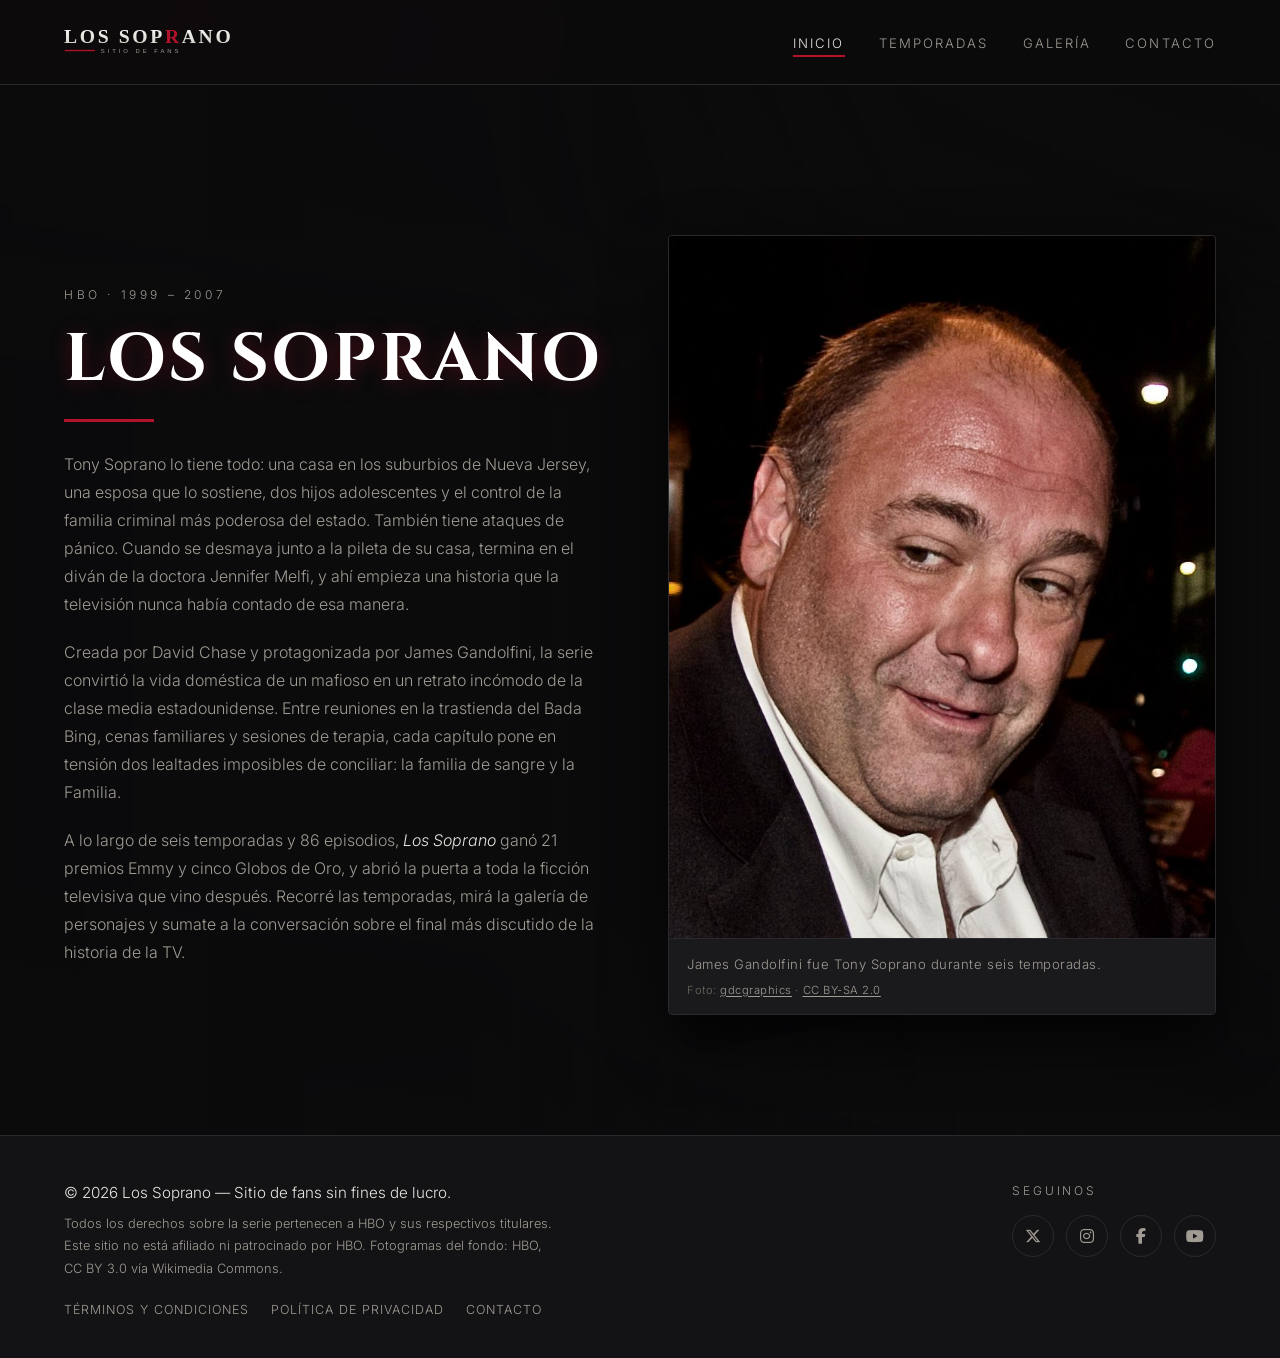
==== index.html @ 84797d63 "Sitio de fans de Los Soprano Sitio de cuatro páginas maquetado con Flexbox, responsive y con estilo " ====
<!DOCTYPE html>
<html lang="es">
<head>
  <meta charset="UTF-8">
  <meta name="viewport" content="width=device-width, initial-scale=1.0">
  <title>Los Soprano | Sitio oficial de fans</title>
  <meta name="description" content="Sitio dedicado a Los Soprano: temporadas, galería y contacto. Todo sobre la serie que cambió la televisión.">

  <!-- Font Awesome -->
  <link rel="stylesheet" href="https://cdnjs.cloudflare.com/ajax/libs/font-awesome/6.5.2/css/all.min.css">
  <!-- Tipografías -->
  <link rel="preconnect" href="https://fonts.googleapis.com">
  <link rel="preconnect" href="https://fonts.gstatic.com" crossorigin>
  <link href="https://fonts.googleapis.com/css2?family=Cinzel:wght@500;700&family=Inter:wght@300;400;600&display=swap" rel="stylesheet">
  <!-- Estilos principales -->
  <link rel="stylesheet" href="css/estilos.css">
  <link rel="icon" href="img/favicon.svg" type="image/svg+xml">
</head>
<body>

  <!-- ===== CABECERA ===== -->
  <header class="cabecera" id="cabecera">
    <div class="contenedor cabecera__inner">

      <a class="logo" href="index.html" aria-label="Los Soprano - Inicio">
        <img src="img/logo.svg" alt="Logo de Los Soprano">
      </a>

      <button class="menu-toggle" id="menuToggle" aria-label="Abrir menú" aria-expanded="false" aria-controls="menu">
        <span></span><span></span><span></span>
      </button>

      <nav class="nav" id="menu">
        <ul class="nav__lista">
          <li><a class="nav__link nav__link--activo" href="index.html">Inicio</a></li>
          <li><a class="nav__link" href="temporadas.html">Temporadas</a></li>
          <li><a class="nav__link" href="galeria.html">Galería</a></li>
          <li><a class="nav__link" href="contacto.html">Contacto</a></li>
        </ul>
      </nav>

    </div>
  </header>

  <!-- ===== CONTENIDO PRINCIPAL ===== -->
  <main class="principal principal--inicio">

    <!-- Montaje de fondo: fotogramas que se van cortando entre sí (solo CSS) -->
    <div class="montaje" aria-hidden="true">
      <img class="montaje__foto" src="img/montaje/f1-army-of-one.jpg" alt="" fetchpriority="high">
      <img class="montaje__foto" src="img/montaje/f2-chris-paulie.jpg" alt="">
      <img class="montaje__foto" src="img/montaje/f3-cumple-aj.jpg" alt="">
      <img class="montaje__foto" src="img/montaje/f4-bobby-tony.jpg" alt="">
      <img class="montaje__foto" src="img/montaje/f5-silvio.jpg" alt="">
      <img class="montaje__foto" src="img/montaje/f6-furio.jpg" alt="">
      <span class="montaje__velo"></span>
    </div>

    <div class="contenedor">
      <section class="hero">

        <!-- Columna izquierda: título + 3 párrafos -->
        <div class="hero__col hero__col--texto">
          <p class="hero__antetitulo">HBO &middot; 1999 &ndash; 2007</p>
          <h1 class="hero__titulo">Los Soprano</h1>
          <span class="hero__linea" aria-hidden="true"></span>

          <p>
            Tony Soprano lo tiene todo: una casa en los suburbios de Nueva Jersey, una
            esposa que lo sostiene, dos hijos adolescentes y el control de la familia
            criminal más poderosa del estado. También tiene ataques de pánico. Cuando se
            desmaya junto a la pileta de su casa, termina en el diván de la doctora
            Jennifer Melfi, y ahí empieza una historia que la televisión nunca había
            contado de esa manera.
          </p>
          <p>
            Creada por David Chase y protagonizada por James Gandolfini, la serie convirtió
            la vida doméstica de un mafioso en un retrato incómodo de la clase media
            estadounidense. Entre reuniones en la trastienda del Bada Bing, cenas familiares
            y sesiones de terapia, cada capítulo pone en tensión dos lealtades imposibles de
            conciliar: la familia de sangre y la Familia.
          </p>
          <p>
            A lo largo de seis temporadas y 86 episodios, <em>Los Soprano</em> ganó 21 premios
            Emmy y cinco Globos de Oro, y abrió la puerta a toda la ficción televisiva que vino
            después. Recorré las temporadas, mirá la galería de personajes y sumate a la
            conversación sobre el final más discutido de la historia de la TV.
          </p>
        </div>

        <!-- Columna derecha: imagen representativa -->
        <div class="hero__col hero__col--imagen">
          <figure class="hero__figura">
            <img src="img/galeria/gandolfini.jpg"
                 alt="James Gandolfini, intérprete de Tony Soprano, en el Festival Internacional de Cine de Toronto de 2011">
            <figcaption>
              James Gandolfini fue Tony Soprano durante seis temporadas.
              <span class="hero__credito">
                Foto: <a href="https://commons.wikimedia.org/wiki/File:James_Gandolfini_@_Toronto_International_Film_Festival_2011.jpg" target="_blank" rel="noopener">gdcgraphics</a>
                · <a href="https://creativecommons.org/licenses/by-sa/2.0" target="_blank" rel="noopener">CC BY-SA 2.0</a>
              </span>
            </figcaption>
          </figure>
        </div>

      </section>
    </div>
  </main>

  <!-- ===== PIE DE SITIO ===== -->
  <footer class="pie">
    <div class="contenedor pie__inner">

      <div class="pie__legales">
        <p class="pie__copy">&copy; <span id="anio">2026</span> Los Soprano &mdash; Sitio de fans sin fines de lucro.</p>
        <p class="pie__aviso">
          Todos los derechos sobre la serie pertenecen a HBO y sus respectivos titulares.
          Este sitio no está afiliado ni patrocinado por HBO.
          Fotogramas del fondo: HBO,
          <a href="https://creativecommons.org/licenses/by/3.0" target="_blank" rel="noopener">CC BY 3.0</a>
          vía <a href="https://commons.wikimedia.org" target="_blank" rel="noopener">Wikimedia Commons</a>.
        </p>
        <ul class="pie__enlaces">
          <li><a href="#">Términos y condiciones</a></li>
          <li><a href="#">Política de privacidad</a></li>
          <li><a href="contacto.html">Contacto</a></li>
        </ul>
      </div>

      <div class="pie__redes">
        <p class="pie__redes-titulo">Seguinos</p>
        <ul class="redes">
          <li><a class="redes__link" href="#" aria-label="X"><i class="fa-brands fa-x-twitter"></i></a></li>
          <li><a class="redes__link" href="#" aria-label="Instagram"><i class="fa-brands fa-instagram"></i></a></li>
          <li><a class="redes__link" href="#" aria-label="Facebook"><i class="fa-brands fa-facebook-f"></i></a></li>
          <li><a class="redes__link" href="#" aria-label="YouTube"><i class="fa-brands fa-youtube"></i></a></li>
        </ul>
      </div>

    </div>
  </footer>

  <script src="js/main.js"></script>
</body>
</html>
---- css/estilos.css ----
/* ==========================================================================
   LOS SOPRANO - Hoja de estilos principal
   Maquetado con Flexbox | Estilo oscuro
   ========================================================================== */

/* ---------- 1. Variables ---------- */
:root {
  --negro:        #0b0b0c;
  --negro-suave:  #131315;
  --superficie:   #1a1a1d;
  --borde:        #2a2a2e;
  --rojo:         #b3122b;
  --rojo-claro:   #e01c3a;
  --dorado:       #c9a227;
  --texto:        #e9e6e1;
  --texto-tenue:  #a09b93;

  --fuente-titulo: "Cinzel", Georgia, "Times New Roman", serif;
  --fuente-texto:  "Inter", "Segoe UI", Helvetica, Arial, sans-serif;

  --ancho-max: 1200px;
  --radio: 4px;
  --transicion: .3s ease;
}

/* ---------- 2. Reset ---------- */
*,
*::before,
*::after { margin: 0; padding: 0; box-sizing: border-box; }

html { scroll-behavior: smooth; }

body {
  background-color: var(--negro);
  color: var(--texto);
  font-family: var(--fuente-texto);
  font-weight: 300;
  font-size: 16px;
  line-height: 1.75;
  /* Textura sutil de fondo */
  background-image:
    radial-gradient(circle at 15% 0%, rgba(179, 18, 43, .18), transparent 45%),
    radial-gradient(circle at 90% 100%, rgba(201, 162, 39, .08), transparent 40%);
  background-attachment: fixed;
  /* El body es un contenedor flex en columna: el pie queda siempre abajo */
  display: flex;
  flex-direction: column;
  min-height: 100vh;
}

img { max-width: 100%; display: block; }
ul  { list-style: none; }
a   { color: inherit; text-decoration: none; transition: color var(--transicion); }

/* ---------- 3. Contenedor genérico ---------- */
.contenedor {
  width: 100%;
  max-width: var(--ancho-max);
  margin: 0 auto;
  padding: 0 24px;
}

/* ==========================================================================
   4. CABECERA
   ========================================================================== */
.cabecera {
  position: sticky;
  top: 0;
  z-index: 100;
  background-color: rgba(11, 11, 12, .88);
  backdrop-filter: blur(8px);
  border-bottom: 1px solid var(--borde);
  transition: box-shadow var(--transicion), background-color var(--transicion);
}

.cabecera--scroll {
  background-color: rgba(11, 11, 12, .97);
  box-shadow: 0 6px 24px rgba(0, 0, 0, .6);
}

/* Flexbox: logo a la izquierda, menú a la derecha */
.cabecera__inner {
  display: flex;
  justify-content: space-between;
  align-items: center;
  gap: 24px;
  min-height: 84px;
}

.logo img { height: 42px; width: auto; }

/* --- Navegación --- */
.nav__lista {
  display: flex;
  align-items: center;
  gap: 34px;
}

.nav__link {
  position: relative;
  font-size: .82rem;
  letter-spacing: .16em;
  text-transform: uppercase;
  color: var(--texto-tenue);
  padding: 6px 0;
}

.nav__link::after {
  content: "";
  position: absolute;
  left: 0;
  bottom: 0;
  width: 0;
  height: 2px;
  background-color: var(--rojo);
  transition: width var(--transicion);
}

.nav__link:hover,
.nav__link:focus-visible { color: var(--texto); }
.nav__link:hover::after,
.nav__link:focus-visible::after { width: 100%; }

.nav__link--activo { color: var(--texto); }
.nav__link--activo::after { width: 100%; }

/* --- Botón hamburguesa (solo móvil) --- */
.menu-toggle {
  display: none;
  flex-direction: column;
  justify-content: center;
  gap: 6px;
  width: 44px;
  height: 44px;
  padding: 10px;
  background: none;
  border: 1px solid var(--borde);
  border-radius: var(--radio);
  cursor: pointer;
}

.menu-toggle span {
  display: block;
  height: 2px;
  width: 100%;
  background-color: var(--texto);
  transition: transform var(--transicion), opacity var(--transicion);
}

.menu-toggle.activo span:nth-child(1) { transform: translateY(8px) rotate(45deg); }
.menu-toggle.activo span:nth-child(2) { opacity: 0; }
.menu-toggle.activo span:nth-child(3) { transform: translateY(-8px) rotate(-45deg); }

/* ==========================================================================
   5. CONTENIDO PRINCIPAL - 2 columnas iguales
   ========================================================================== */
.principal {
  flex: 1 0 auto;       /* empuja el pie hacia abajo */
  padding: 72px 0 88px;
}

/* --------------------------------------------------------------------------
   Montaje de fondo de la portada
   Seis fotogramas apilados. Cada uno se muestra 6 segundos y corta al
   siguiente; el ciclo completo dura 36 s y se repite. Todo con CSS.
   -------------------------------------------------------------------------- */
.principal--inicio {
  position: relative;
  overflow: hidden;      /* recorta el acercamiento de las fotos */
  padding: 150px 0 120px; /* aire arriba para que se vea el montaje */
}

/* El contenido queda por encima del montaje */
.principal--inicio > .contenedor { position: relative; z-index: 1; }

.montaje {
  position: absolute;
  inset: 0;
  z-index: 0;
  pointer-events: none;  /* no interfiere con los clics */
  background-color: var(--negro);
}

.montaje__foto {
  position: absolute;
  inset: 0;
  width: 100%;
  height: 100%;
  object-fit: cover;
  opacity: 0;
  /* Desaturado y con un desenfoque leve: queda claro que es fondo */
  filter: grayscale(.3) saturate(.85) contrast(1.08) blur(1.2px);
  animation: montaje 36s infinite;
  will-change: opacity, transform;
}

/* Cada foto arranca 6 s después de la anterior */
.montaje__foto:nth-child(1) { animation-delay:  0s; }
.montaje__foto:nth-child(2) { animation-delay:  6s; }
.montaje__foto:nth-child(3) { animation-delay: 12s; }
.montaje__foto:nth-child(4) { animation-delay: 18s; }
.montaje__foto:nth-child(5) { animation-delay: 24s; }
.montaje__foto:nth-child(6) { animation-delay: 30s; }

/* Entra de golpe, se acerca despacio mientras se ve y corta al salir.
   Los porcentajes son sobre los 36 s del ciclo: 16,66 % = 6 s. */
@keyframes montaje {
  0%    { opacity: 0; transform: scale(1.05); }
  1.2%  { opacity: 1; }
  16%   { opacity: 1; transform: scale(1.13); }
  18%   { opacity: 0; transform: scale(1.135); }
  100%  { opacity: 0; transform: scale(1.05); }
}

/* Velo oscuro: mantiene el texto legible sobre cualquier fotograma */
.montaje__velo {
  position: absolute;
  inset: 0;
  /* Las dos capas se suman: donde coinciden, el fondo queda casi opaco.
     Arriba se deja ver el montaje; detrás del texto se oscurece a fondo. */
  background:
    /* Horizontal: protege la columna de texto */
    linear-gradient(to right,
      rgba(11, 11, 12, .80) 0%,
      rgba(11, 11, 12, .72) 38%,
      rgba(11, 11, 12, .16) 72%,
      rgba(11, 11, 12, .06) 100%),
    /* Vertical: transparente en la franja de arriba, oscuro donde hay texto */
    linear-gradient(to bottom,
      rgba(11, 11, 12, .02) 0%,
      rgba(11, 11, 12, .12) 13%,
      rgba(11, 11, 12, .60) 27%,
      rgba(11, 11, 12, .60) 76%,
      rgba(11, 11, 12, .90) 100%);
}

/* Si el sistema pide menos movimiento, se deja una sola imagen fija */
@media (prefers-reduced-motion: reduce) {
  .montaje__foto { animation: none; }
  .montaje__foto:first-child { opacity: 1; transform: none; }
}

.hero {
  display: flex;
  align-items: center;
  gap: 56px;
}

/* Las dos columnas ocupan exactamente el 50% cada una */
.hero__col {
  flex: 1 1 50%;
  min-width: 0;
}

/* --- Columna de texto --- */
.hero__antetitulo {
  font-size: .75rem;
  letter-spacing: .3em;
  text-transform: uppercase;
  color: var(--dorado);
  margin-bottom: 14px;
}

.hero__titulo {
  font-family: var(--fuente-titulo);
  font-weight: 700;
  font-size: clamp(2.6rem, 5.5vw, 4.2rem);
  line-height: 1.05;
  letter-spacing: .04em;
  text-transform: uppercase;
  color: #fff;
  text-shadow: 0 2px 20px rgba(179, 18, 43, .35);
}

.hero__linea {
  display: block;
  width: 90px;
  height: 3px;
  background-color: var(--rojo);
  margin: 24px 0 28px;
}

.hero__col--texto p {
  color: var(--texto-tenue);
  margin-bottom: 20px;
  max-width: 60ch;
}

.hero__col--texto p:last-child { margin-bottom: 0; }
.hero__col--texto em { color: var(--texto); font-style: italic; }

/* --- Columna de imagen --- */
.hero__figura {
  position: relative;
  border: 1px solid var(--borde);
  border-radius: var(--radio);
  overflow: hidden;
  background-color: var(--negro-suave);
  box-shadow: 0 24px 60px rgba(0, 0, 0, .7);
}

.hero__figura img {
  width: 100%;
  height: auto;
  transition: transform .6s ease;
}

.hero__figura:hover img { transform: scale(1.03); }

.hero__figura figcaption {
  padding: 14px 18px;
  font-size: .82rem;
  letter-spacing: .04em;
  color: var(--texto-tenue);
  background-color: var(--superficie);
  border-top: 1px solid var(--borde);
}

.hero__credito {
  display: block;
  margin-top: 5px;
  font-size: .7rem;
  color: #6d675f;
}

.hero__credito a {
  color: var(--texto-tenue);
  text-decoration: underline;
  text-underline-offset: 2px;
}

.hero__credito a:hover { color: var(--rojo-claro); }

/* ==========================================================================
   6. PIE DE SITIO
   ========================================================================== */
.pie {
  flex-shrink: 0;
  background-color: var(--negro-suave);
  border-top: 1px solid var(--borde);
  padding: 44px 0 36px;
}

.pie__inner {
  display: flex;
  justify-content: space-between;
  align-items: flex-start;
  flex-wrap: wrap;
  gap: 32px;
}

.pie__legales { flex: 1 1 460px; }

.pie__copy {
  font-size: .95rem;
  color: var(--texto);
  margin-bottom: 6px;
}

.pie__aviso {
  font-size: .8rem;
  color: var(--texto-tenue);
  max-width: 62ch;
}

.pie__enlaces {
  display: flex;
  flex-wrap: wrap;
  gap: 10px 22px;
  margin-top: 14px;
}

.pie__enlaces a {
  font-size: .78rem;
  letter-spacing: .08em;
  text-transform: uppercase;
  color: var(--texto-tenue);
}

.pie__enlaces a:hover { color: var(--rojo-claro); }

/* --- Redes sociales --- */
.pie__redes { flex: 0 1 auto; }

.pie__redes-titulo {
  font-size: .75rem;
  letter-spacing: .24em;
  text-transform: uppercase;
  color: var(--texto-tenue);
  margin-bottom: 14px;
}

.redes {
  display: flex;
  gap: 12px;
}

.redes__link {
  display: flex;
  align-items: center;
  justify-content: center;
  width: 42px;
  height: 42px;
  border: 1px solid var(--borde);
  border-radius: 50%;
  font-size: 1rem;
  color: var(--texto-tenue);
  transition: color var(--transicion), background-color var(--transicion),
              border-color var(--transicion), transform var(--transicion);
}

.redes__link:hover,
.redes__link:focus-visible {
  color: #fff;
  background-color: var(--rojo);
  border-color: var(--rojo);
  transform: translateY(-3px);
}

/* Accesibilidad: foco visible en todo el sitio */
a:focus-visible,
button:focus-visible {
  outline: 2px solid var(--dorado);
  outline-offset: 3px;
}

/* ==========================================================================
   7. RESPONSIVE
   ========================================================================== */

/* --- Tablet --- */
@media (max-width: 992px) {
  .hero { gap: 36px; }
  .nav__lista { gap: 22px; }
}

/* --- Móvil: columnas apiladas + menú desplegable --- */
@media (max-width: 768px) {
  .menu-toggle { display: flex; }

  .cabecera__inner { min-height: 70px; position: relative; }
  .logo img { height: 34px; }

  .nav {
    position: absolute;
    top: 100%;
    left: 0;
    width: 100%;
    background-color: var(--negro-suave);
    border-bottom: 1px solid var(--borde);
    max-height: 0;
    overflow: hidden;
    transition: max-height .4s ease;
  }

  .nav.abierto { max-height: 320px; }

  .nav__lista {
    flex-direction: column;
    align-items: stretch;
    gap: 0;
    padding: 8px 24px 20px;
  }

  .nav__lista li { border-bottom: 1px solid var(--borde); }
  .nav__lista li:last-child { border-bottom: none; }

  .nav__link { display: block; padding: 15px 0; }
  .nav__link::after { display: none; }
  .nav__link--activo { color: var(--rojo-claro); }

  .principal { padding: 48px 0 60px; }

  /* Las 2 columnas pasan a una sola, con la imagen arriba */
  .hero {
    flex-direction: column;
    align-items: stretch;
    gap: 36px;
  }

  .hero__col { flex: 1 1 100%; }
  .hero__col--imagen { order: -1; }
  .hero__figura img { max-height: 420px; object-fit: cover; }

  /* En una sola columna el texto ocupa todo el ancho: el velo va parejo */
  .montaje__velo {
    background:
      linear-gradient(to bottom,
        rgba(11, 11, 12, .94) 0%,
        rgba(11, 11, 12, .84) 30%,
        rgba(11, 11, 12, .88) 70%,
        rgba(11, 11, 12, .97) 100%);
  }

  .pie__inner {
    flex-direction: column;
    align-items: center;
    text-align: center;
  }

  .pie__aviso { margin-inline: auto; }
  .pie__enlaces { justify-content: center; }
}

/* --- Móvil chico --- */
@media (max-width: 480px) {
  .contenedor { padding: 0 18px; }
  .hero__titulo { font-size: 2.3rem; }
  body { font-size: 15px; }
}

/* ==========================================================================
   8. PÁGINAS INTERNAS (comunes a Temporadas, Galería y Contacto)
   ========================================================================== */
.encabezado-pagina {
  text-align: center;
  padding: 64px 0 12px;
}

.migas {
  display: flex;
  justify-content: center;
  gap: 10px;
  font-size: .72rem;
  letter-spacing: .2em;
  text-transform: uppercase;
  color: var(--texto-tenue);
  margin-bottom: 16px;
}

.migas a:hover { color: var(--rojo-claro); }
.migas span { color: var(--borde); }

.encabezado-pagina__titulo {
  font-family: var(--fuente-titulo);
  font-weight: 700;
  font-size: clamp(2.2rem, 4.5vw, 3.4rem);
  line-height: 1.1;
  letter-spacing: .05em;
  text-transform: uppercase;
  color: #fff;
  text-shadow: 0 2px 20px rgba(179, 18, 43, .3);
}

.encabezado-pagina .hero__linea { margin: 20px auto 22px; }

.encabezado-pagina__bajada {
  max-width: 62ch;
  margin: 0 auto;
  color: var(--texto-tenue);
}

/* Solo padding vertical: el horizontal lo pone .contenedor */
.seccion {
  padding-top: 44px;
  padding-bottom: 80px;
}

.titulo-seccion {
  font-family: var(--fuente-titulo);
  font-size: 1.5rem;
  letter-spacing: .08em;
  text-transform: uppercase;
  color: #fff;
  margin-bottom: 24px;
}

/* --- Botones --- */
.boton {
  display: inline-flex;
  align-items: center;
  justify-content: center;
  gap: 10px;
  padding: 14px 28px;
  border: 1px solid var(--borde);
  border-radius: var(--radio);
  background: none;
  font-family: var(--fuente-texto);
  font-size: .8rem;
  font-weight: 600;
  letter-spacing: .16em;
  text-transform: uppercase;
  color: var(--texto);
  cursor: pointer;
  transition: background-color var(--transicion), border-color var(--transicion),
              color var(--transicion), transform var(--transicion);
}

.boton:hover { border-color: var(--rojo); color: #fff; transform: translateY(-2px); }

.boton--primario {
  background-color: var(--rojo);
  border-color: var(--rojo);
  color: #fff;
}

.boton--primario:hover { background-color: var(--rojo-claro); border-color: var(--rojo-claro); }

/* --- Tarjeta genérica --- */
.tarjeta {
  background-color: var(--superficie);
  border: 1px solid var(--borde);
  border-radius: var(--radio);
  transition: border-color var(--transicion), transform var(--transicion),
              box-shadow var(--transicion);
}

.tarjeta:hover {
  border-color: rgba(179, 18, 43, .55);
  transform: translateY(-4px);
  box-shadow: 0 18px 40px rgba(0, 0, 0, .6);
}

/* --- Utilidades --- */
.oculto { display: none !important; }

.solo-lectores {
  position: absolute;
  width: 1px; height: 1px;
  padding: 0; margin: -1px;
  overflow: hidden;
  clip: rect(0 0 0 0);
  white-space: nowrap;
  border: 0;
}

@media (max-width: 768px) {
  .encabezado-pagina { padding: 44px 0 8px; }
  .seccion { padding-top: 32px; padding-bottom: 60px; }
}
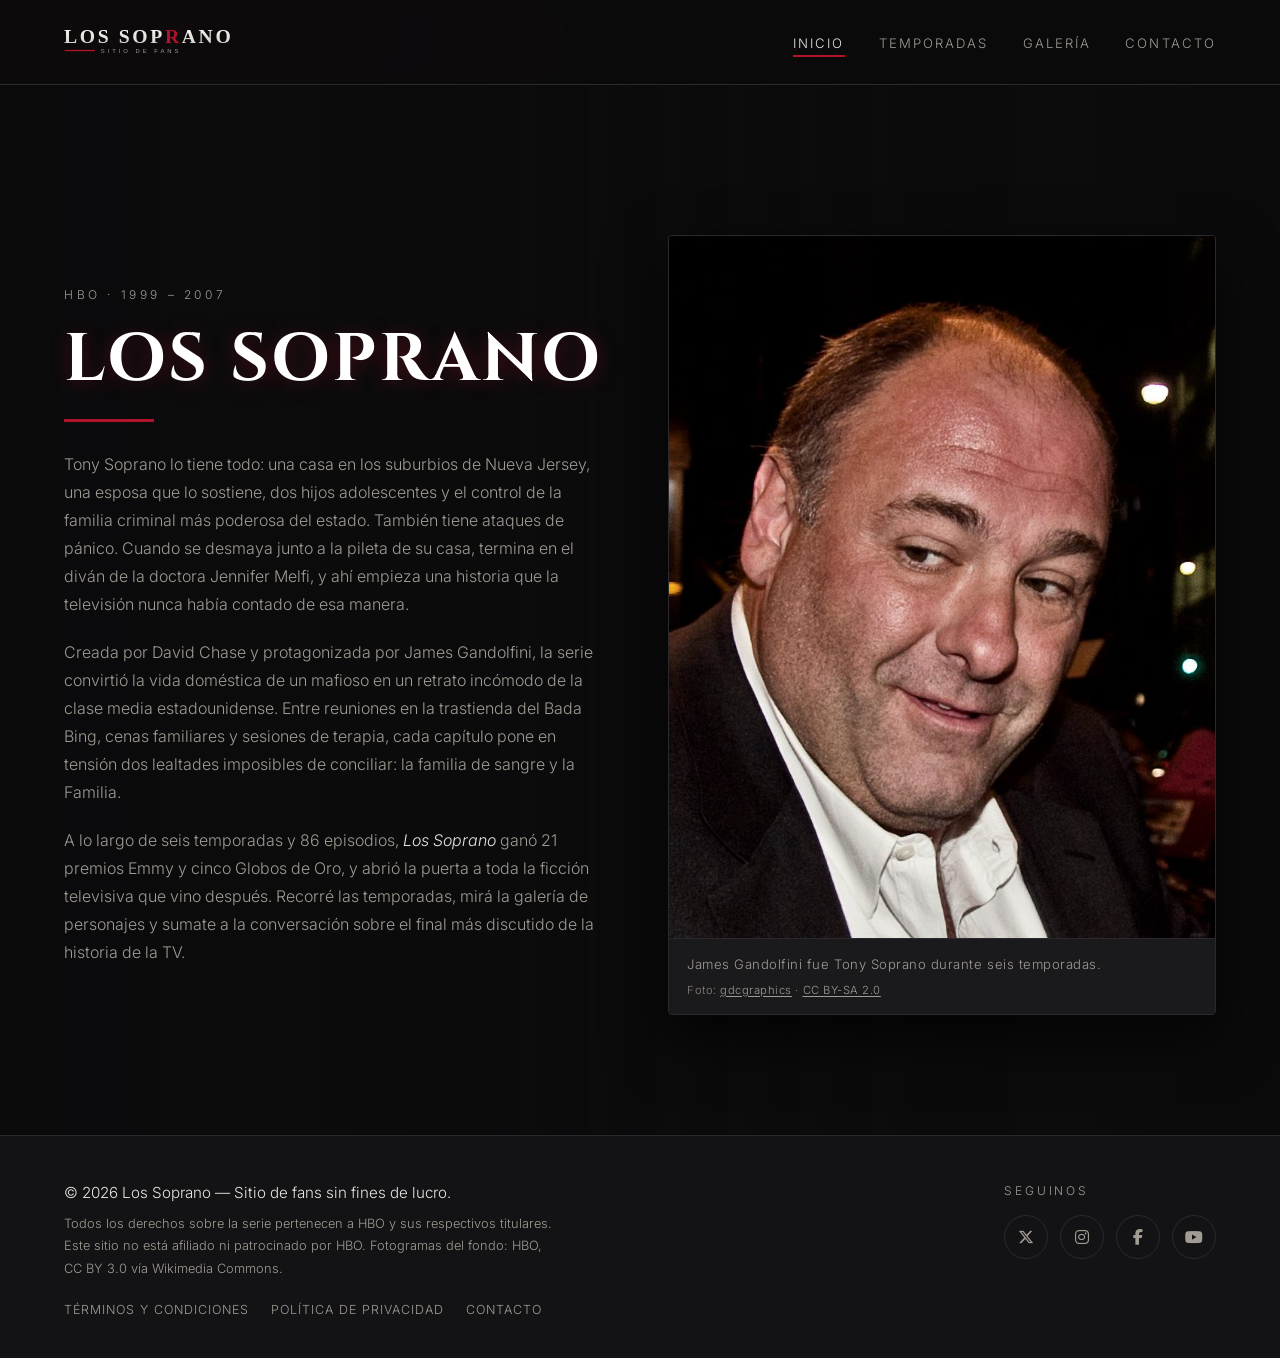
==== commit ad7b30f7: "Mejoras de accesibilidad, consistencia visual y responsive Auditoría del frontend existente. No se t" ====
--- a/index.html
+++ b/index.html
@@ -7,6 +7,14 @@
   <meta name="description" content="Sitio dedicado a Los Soprano: temporadas, galería y contacto. Todo sobre la serie que cambió la televisión.">
 
   <!-- Font Awesome -->
+  <meta name="theme-color" content="#0b0b0c">
+  <meta property="og:type" content="website">
+  <meta property="og:locale" content="es_AR">
+  <meta property="og:site_name" content="Los Soprano">
+  <meta property="og:title" content="Los Soprano | Sitio oficial de fans">
+  <meta property="og:description" content="Sitio dedicado a Los Soprano: temporadas, galería y contacto. Todo sobre la serie que cambió la televisión.">
+  <meta name="twitter:card" content="summary_large_image">
+
   <link rel="stylesheet" href="https://cdnjs.cloudflare.com/ajax/libs/font-awesome/6.5.2/css/all.min.css">
   <!-- Tipografías -->
   <link rel="preconnect" href="https://fonts.googleapis.com">
@@ -17,6 +25,8 @@
   <link rel="icon" href="img/favicon.svg" type="image/svg+xml">
 </head>
 <body>
+
+  <a class="saltar" href="#contenido">Saltar al contenido</a>
 
   <!-- ===== CABECERA ===== -->
   <header class="cabecera" id="cabecera">
@@ -30,7 +40,7 @@
         <span></span><span></span><span></span>
       </button>
 
-      <nav class="nav" id="menu">
+      <nav class="nav" id="menu" aria-label="Principal">
         <ul class="nav__lista">
           <li><a class="nav__link nav__link--activo" href="index.html">Inicio</a></li>
           <li><a class="nav__link" href="temporadas.html">Temporadas</a></li>
@@ -43,7 +53,7 @@
   </header>
 
   <!-- ===== CONTENIDO PRINCIPAL ===== -->
-  <main class="principal principal--inicio">
+  <main class="principal principal--inicio" id="contenido" tabindex="-1">
 
     <!-- Montaje de fondo: fotogramas que se van cortando entre sí (solo CSS) -->
     <div class="montaje" aria-hidden="true">
@@ -120,7 +130,7 @@
           <a href="https://creativecommons.org/licenses/by/3.0" target="_blank" rel="noopener">CC BY 3.0</a>
           vía <a href="https://commons.wikimedia.org" target="_blank" rel="noopener">Wikimedia Commons</a>.
         </p>
-        <ul class="pie__enlaces">
+        <ul class="pie__enlaces" aria-label="Enlaces legales">
           <li><a href="#">Términos y condiciones</a></li>
           <li><a href="#">Política de privacidad</a></li>
           <li><a href="contacto.html">Contacto</a></li>
@@ -130,10 +140,10 @@
       <div class="pie__redes">
         <p class="pie__redes-titulo">Seguinos</p>
         <ul class="redes">
-          <li><a class="redes__link" href="#" aria-label="X"><i class="fa-brands fa-x-twitter"></i></a></li>
-          <li><a class="redes__link" href="#" aria-label="Instagram"><i class="fa-brands fa-instagram"></i></a></li>
-          <li><a class="redes__link" href="#" aria-label="Facebook"><i class="fa-brands fa-facebook-f"></i></a></li>
-          <li><a class="redes__link" href="#" aria-label="YouTube"><i class="fa-brands fa-youtube"></i></a></li>
+          <li><a class="redes__link" href="#" aria-label="X"><i class="fa-brands fa-x-twitter" aria-hidden="true"></i></a></li>
+          <li><a class="redes__link" href="#" aria-label="Instagram"><i class="fa-brands fa-instagram" aria-hidden="true"></i></a></li>
+          <li><a class="redes__link" href="#" aria-label="Facebook"><i class="fa-brands fa-facebook-f" aria-hidden="true"></i></a></li>
+          <li><a class="redes__link" href="#" aria-label="YouTube"><i class="fa-brands fa-youtube" aria-hidden="true"></i></a></li>
         </ul>
       </div>
 
--- a/css/estilos.css
+++ b/css/estilos.css
@@ -5,22 +5,56 @@
 
 /* ---------- 1. Variables ---------- */
 :root {
+  /* --- Superficies --- */
   --negro:        #0b0b0c;
   --negro-suave:  #131315;
   --superficie:   #1a1a1d;
   --borde:        #2a2a2e;
-  --rojo:         #b3122b;
-  --rojo-claro:   #e01c3a;
+  --separador:    #5f5f66;  /* glifos decorativos: visibles, sin competir */
+
+  /* --- Acentos --- */
+  --rojo:         #b3122b;  /* fondos y bordes */
+  --rojo-claro:   #e01c3a;  /* iconos, fondos y texto grande */
+  --rojo-texto:   #ef4d61;  /* el mismo rojo aclarado, para texto chico */
   --dorado:       #c9a227;
-  --texto:        #e9e6e1;
-  --texto-tenue:  #a09b93;
-
+
+  /* --- Texto. Contrastes medidos sobre --negro / --superficie --- */
+  --texto:        #e9e6e1;  /* 15.8:1 */
+  --texto-tenue:  #a09b93;  /*  7.1:1 */
+  --texto-debil:  #8a837a;  /*  4.6:1 - créditos, ayudas y placeholders */
+
+  /* --- Tipografía --- */
   --fuente-titulo: "Cinzel", Georgia, "Times New Roman", serif;
   --fuente-texto:  "Inter", "Segoe UI", Helvetica, Arial, sans-serif;
 
+  /* Escala tipográfica: reemplaza los quince tamaños sueltos que había */
+  --t-xs:   .72rem;   /* etiquetas, categorías, créditos */
+  --t-sm:   .8rem;    /* botones, metadatos, pie */
+  --t-md:   .88rem;   /* texto secundario */
+  --t-lg:   .95rem;   /* texto de formulario y destacados */
+
+  /* --- Espaciado --- */
+  --e-1:  4px;
+  --e-2:  8px;
+  --e-3: 12px;
+  --e-4: 16px;
+  --e-5: 24px;
+  --e-6: 32px;
+  --e-7: 48px;
+  --e-8: 64px;
+
+  /* --- Sombras --- */
+  --sombra-baja:  0 6px 24px rgba(0, 0, 0, .45);
+  --sombra-media: 0 18px 40px rgba(0, 0, 0, .6);
+  --sombra-alta:  0 24px 60px rgba(0, 0, 0, .7);
+
+  /* --- Varios --- */
   --ancho-max: 1200px;
   --radio: 4px;
+  --radio-pill: 999px;
   --transicion: .3s ease;
+  --toque-min: 44px;   /* área táctil mínima en pantallas chicas */
+  --elevacion: -3px;   /* desplazamiento único para todos los hover */
 }
 
 /* ---------- 2. Reset ---------- */
@@ -29,6 +63,21 @@
 *::after { margin: 0; padding: 0; box-sizing: border-box; }
 
 html { scroll-behavior: smooth; }
+
+/* Respeta a quien pidió menos movimiento en su sistema operativo:
+   anula transiciones, animaciones y el scroll suave en todo el sitio. */
+@media (prefers-reduced-motion: reduce) {
+  html { scroll-behavior: auto; }
+
+  *,
+  *::before,
+  *::after {
+    animation-duration: .01ms !important;
+    animation-iteration-count: 1 !important;
+    transition-duration: .01ms !important;
+    scroll-behavior: auto !important;
+  }
+}
 
 body {
   background-color: var(--negro);
@@ -57,8 +106,39 @@
   width: 100%;
   max-width: var(--ancho-max);
   margin: 0 auto;
-  padding: 0 24px;
-}
+  padding: 0 var(--e-5);
+}
+
+/* ---------- Saltar al contenido ----------
+   Primer elemento tabulable de cada página. Invisible hasta recibir el foco:
+   permite a quien navega con teclado saltear la cabecera y el menú. */
+.saltar {
+  /* fixed y no absolute: si estuviera anclado al documento, con la página
+     scrolleada aparecería fuera de la pantalla. */
+  position: fixed;
+  top: var(--e-2);
+  left: 50%;
+  z-index: 300;
+  transform: translate(-50%, -200%);
+  padding: var(--e-3) var(--e-5);
+  background-color: var(--rojo);
+  border-radius: var(--radio);
+  color: #fff;
+  font-size: var(--t-sm);
+  font-weight: 600;
+  letter-spacing: .1em;
+  text-transform: uppercase;
+  transition: transform var(--transicion);
+}
+
+.saltar:focus {
+  transform: translate(-50%, 0);
+  outline: 2px solid var(--dorado);
+  outline-offset: 3px;
+}
+
+/* El destino del salto no debe mostrar contorno al recibir el foco por script */
+.principal:focus { outline: none; }
 
 /* ==========================================================================
    4. CABECERA
@@ -75,7 +155,7 @@
 
 .cabecera--scroll {
   background-color: rgba(11, 11, 12, .97);
-  box-shadow: 0 6px 24px rgba(0, 0, 0, .6);
+  box-shadow: var(--sombra-baja);
 }
 
 /* Flexbox: logo a la izquierda, menú a la derecha */
@@ -85,6 +165,13 @@
   align-items: center;
   gap: 24px;
   min-height: 84px;
+}
+
+/* El logo es el enlace a Inicio: se le da altura táctil cómoda */
+.logo {
+  display: inline-flex;
+  align-items: center;
+  min-height: var(--toque-min);
 }
 
 .logo img { height: 42px; width: auto; }
@@ -191,7 +278,6 @@
   /* Desaturado y con un desenfoque leve: queda claro que es fondo */
   filter: grayscale(.3) saturate(.85) contrast(1.08) blur(1.2px);
   animation: montaje 36s infinite;
-  will-change: opacity, transform;
 }
 
 /* Cada foto arranca 6 s después de la anterior */
@@ -296,7 +382,7 @@
   border-radius: var(--radio);
   overflow: hidden;
   background-color: var(--negro-suave);
-  box-shadow: 0 24px 60px rgba(0, 0, 0, .7);
+  box-shadow: var(--sombra-alta);
 }
 
 .hero__figura img {
@@ -320,7 +406,7 @@
   display: block;
   margin-top: 5px;
   font-size: .7rem;
-  color: #6d675f;
+  color: var(--texto-debil);
 }
 
 .hero__credito a {
@@ -329,7 +415,7 @@
   text-underline-offset: 2px;
 }
 
-.hero__credito a:hover { color: var(--rojo-claro); }
+.hero__credito a:hover { color: var(--rojo-texto); }
 
 /* ==========================================================================
    6. PIE DE SITIO
@@ -377,7 +463,7 @@
   color: var(--texto-tenue);
 }
 
-.pie__enlaces a:hover { color: var(--rojo-claro); }
+.pie__enlaces a:hover { color: var(--rojo-texto); }
 
 /* --- Redes sociales --- */
 .pie__redes { flex: 0 1 auto; }
@@ -399,8 +485,8 @@
   display: flex;
   align-items: center;
   justify-content: center;
-  width: 42px;
-  height: 42px;
+  width: var(--toque-min);
+  height: var(--toque-min);
   border: 1px solid var(--borde);
   border-radius: 50%;
   font-size: 1rem;
@@ -414,7 +500,7 @@
   color: #fff;
   background-color: var(--rojo);
   border-color: var(--rojo);
-  transform: translateY(-3px);
+  transform: translateY(var(--elevacion));
 }
 
 /* Accesibilidad: foco visible en todo el sitio */
@@ -467,7 +553,7 @@
 
   .nav__link { display: block; padding: 15px 0; }
   .nav__link::after { display: none; }
-  .nav__link--activo { color: var(--rojo-claro); }
+  .nav__link--activo { color: var(--rojo-texto); }
 
   .principal { padding: 48px 0 60px; }
 
@@ -499,7 +585,14 @@
   }
 
   .pie__aviso { margin-inline: auto; }
-  .pie__enlaces { justify-content: center; }
+  .pie__enlaces { justify-content: center; gap: 0 var(--e-5); }
+
+  /* Cada enlace del pie llega al mínimo táctil recomendado */
+  .pie__enlaces a {
+    display: inline-flex;
+    align-items: center;
+    min-height: var(--toque-min);
+  }
 }
 
 /* --- Móvil chico --- */
@@ -528,8 +621,16 @@
   margin-bottom: 16px;
 }
 
-.migas a:hover { color: var(--rojo-claro); }
-.migas span { color: var(--borde); }
+/* Los enlaces de las migas son navegación suelta, no texto en línea:
+   necesitan el mínimo de 24 px de alto que pide la WCAG 2.2. */
+.migas a {
+  display: inline-flex;
+  align-items: center;
+  min-height: 24px;
+}
+
+.migas a:hover { color: var(--rojo-texto); }
+.migas span { color: var(--separador); }
 
 .encabezado-pagina__titulo {
   font-family: var(--fuente-titulo);
@@ -586,7 +687,11 @@
               color var(--transicion), transform var(--transicion);
 }
 
-.boton:hover { border-color: var(--rojo); color: #fff; transform: translateY(-2px); }
+.boton:hover {
+  border-color: var(--rojo);
+  color: #fff;
+  transform: translateY(var(--elevacion));
+}
 
 .boton--primario {
   background-color: var(--rojo);
@@ -607,8 +712,8 @@
 
 .tarjeta:hover {
   border-color: rgba(179, 18, 43, .55);
-  transform: translateY(-4px);
-  box-shadow: 0 18px 40px rgba(0, 0, 0, .6);
+  transform: translateY(var(--elevacion));
+  box-shadow: var(--sombra-media);
 }
 
 /* --- Utilidades --- */
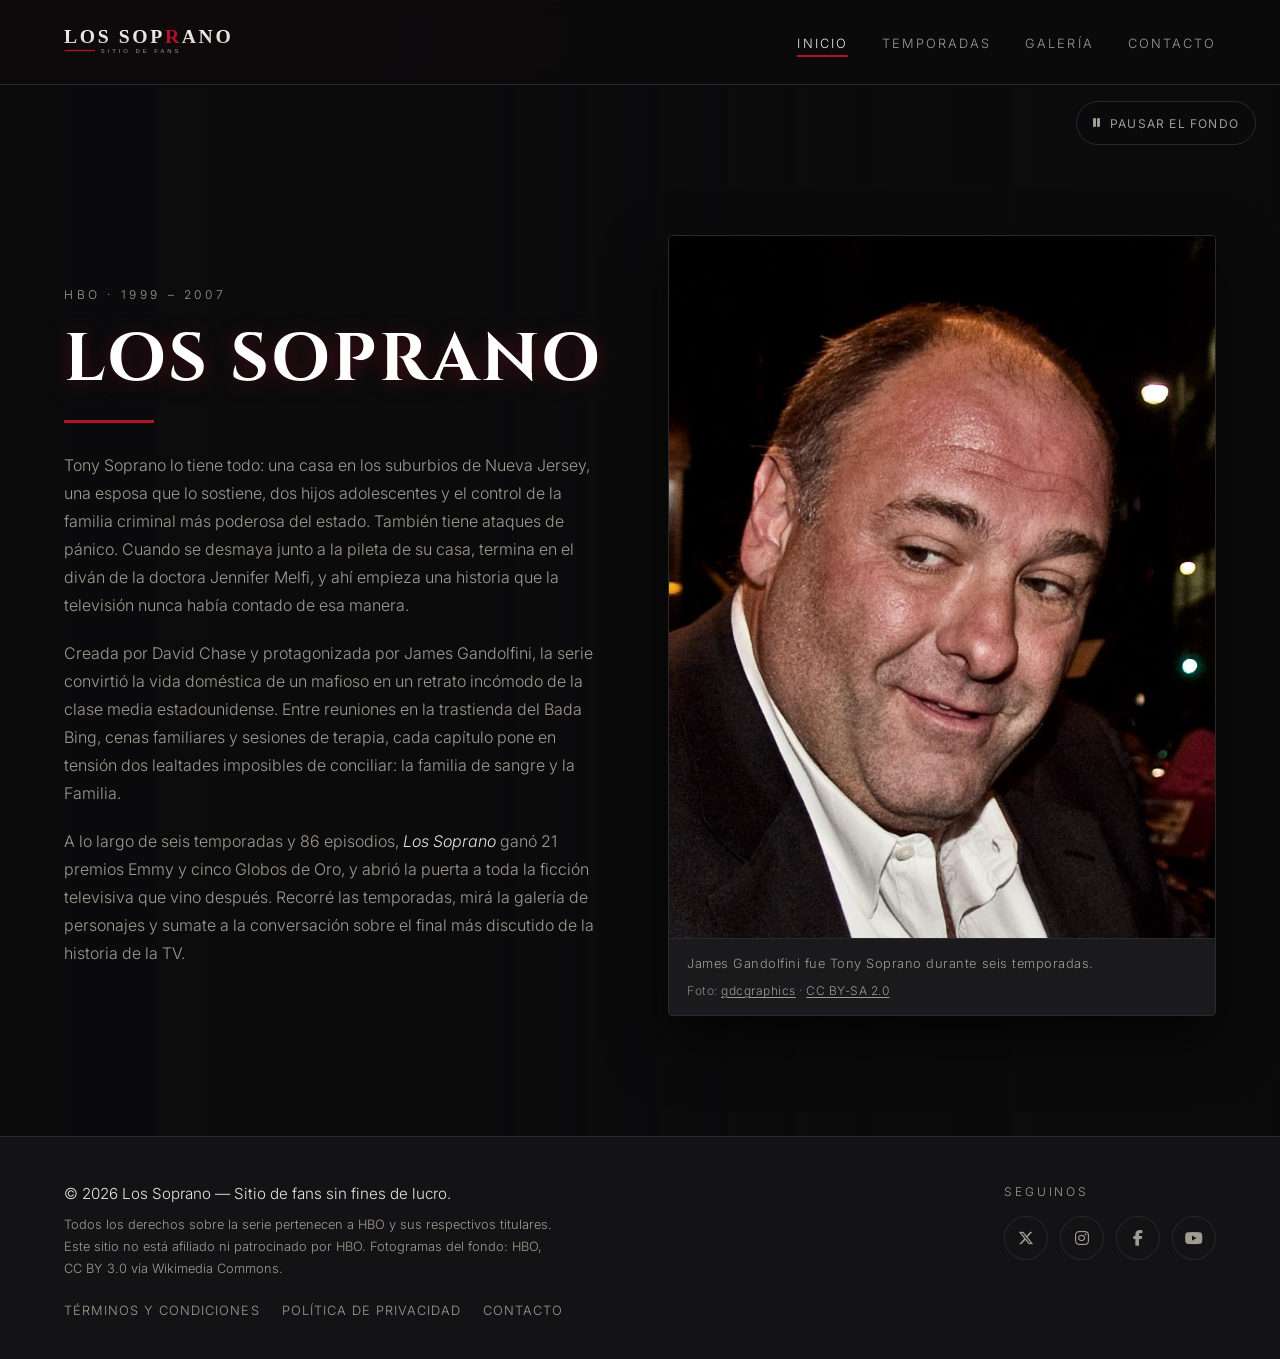
==== commit e92d52f4: "Foco visible, hover táctil, control de pausa y escala tipográfica Segunda pasada de auditoría sobre " ====
--- a/index.html
+++ b/index.html
@@ -42,7 +42,7 @@
 
       <nav class="nav" id="menu" aria-label="Principal">
         <ul class="nav__lista">
-          <li><a class="nav__link nav__link--activo" href="index.html">Inicio</a></li>
+          <li><a class="nav__link nav__link--activo" aria-current="page" href="index.html">Inicio</a></li>
           <li><a class="nav__link" href="temporadas.html">Temporadas</a></li>
           <li><a class="nav__link" href="galeria.html">Galería</a></li>
           <li><a class="nav__link" href="contacto.html">Contacto</a></li>
@@ -65,6 +65,12 @@
       <img class="montaje__foto" src="img/montaje/f6-furio.jpg" alt="">
       <span class="montaje__velo"></span>
     </div>
+
+    <!-- El montaje arranca solo y no se detiene: hace falta poder pausarlo -->
+    <button class="montaje-control" id="montajeControl" aria-pressed="false">
+      <i class="fa-solid fa-pause" aria-hidden="true"></i>
+      <span class="montaje-control__texto">Pausar el fondo</span>
+    </button>
 
     <div class="contenedor">
       <section class="hero">
@@ -101,7 +107,7 @@
         <!-- Columna derecha: imagen representativa -->
         <div class="hero__col hero__col--imagen">
           <figure class="hero__figura">
-            <img src="img/galeria/gandolfini.jpg"
+            <img src="img/galeria/gandolfini.jpg" width="726" height="933"
                  alt="James Gandolfini, intérprete de Tony Soprano, en el Festival Internacional de Cine de Toronto de 2011">
             <figcaption>
               James Gandolfini fue Tony Soprano durante seis temporadas.
--- a/css/estilos.css
+++ b/css/estilos.css
@@ -28,9 +28,9 @@
   --fuente-texto:  "Inter", "Segoe UI", Helvetica, Arial, sans-serif;
 
   /* Escala tipográfica: reemplaza los quince tamaños sueltos que había */
-  --t-xs:   .72rem;   /* etiquetas, categorías, créditos */
+  --t-xs:   .75rem;   /* 12 px: el mínimo legible para texto chico */
   --t-sm:   .8rem;    /* botones, metadatos, pie */
-  --t-md:   .88rem;   /* texto secundario */
+  --t-md:   .9rem;    /* texto secundario */
   --t-lg:   .95rem;   /* texto de formulario y destacados */
 
   /* --- Espaciado --- */
@@ -53,7 +53,8 @@
   --radio: 4px;
   --radio-pill: 999px;
   --transicion: .3s ease;
-  --toque-min: 44px;   /* área táctil mínima en pantallas chicas */
+  --toque-min: 44px;      /* área táctil mínima en pantallas chicas */
+  --alto-cabecera: 85px;  /* la cabecera es sticky: se descuenta al saltar */
   --elevacion: -3px;   /* desplazamiento único para todos los hover */
 }
 
@@ -62,7 +63,12 @@
 *::before,
 *::after { margin: 0; padding: 0; box-sizing: border-box; }
 
-html { scroll-behavior: smooth; }
+html {
+  scroll-behavior: smooth;
+  /* La cabecera es sticky: sin esto, al tabular o saltar a un ancla el
+     elemento enfocado queda escondido detrás de ella (WCAG 2.2 AA). */
+  scroll-padding-top: calc(var(--alto-cabecera) + var(--e-2));
+}
 
 /* Respeta a quien pidió menos movimiento en su sistema operativo:
    anula transiciones, animaciones y el scroll suave en todo el sitio. */
@@ -100,6 +106,9 @@
 img { max-width: 100%; display: block; }
 ul  { list-style: none; }
 a   { color: inherit; text-decoration: none; transition: color var(--transicion); }
+
+/* Elimina el retardo de ~300 ms que algunos móviles aplican al tocar */
+a, button, summary, input, select, textarea, label { touch-action: manipulation; }
 
 /* ---------- 3. Contenedor genérico ---------- */
 .contenedor {
@@ -163,7 +172,7 @@
   display: flex;
   justify-content: space-between;
   align-items: center;
-  gap: 24px;
+  gap: var(--e-5);
   min-height: 84px;
 }
 
@@ -185,7 +194,7 @@
 
 .nav__link {
   position: relative;
-  font-size: .82rem;
+  font-size: var(--t-sm);
   letter-spacing: .16em;
   text-transform: uppercase;
   color: var(--texto-tenue);
@@ -320,10 +329,68 @@
       rgba(11, 11, 12, .90) 100%);
 }
 
-/* Si el sistema pide menos movimiento, se deja una sola imagen fija */
+/* --- Control de pausa ---
+   El montaje arranca solo, dura más de cinco segundos y se repite indefinidamente
+   al lado del texto, así que necesita una forma visible de detenerlo. */
+.montaje-control {
+  /* Arriba a la derecha: cae dentro de la franja donde se ve el montaje y
+     queda a la vista sin scrollear, sin pisar el texto del hero. */
+  position: absolute;
+  top: var(--e-4);
+  right: var(--e-5);
+  z-index: 2;
+  display: inline-flex;
+  align-items: center;
+  gap: var(--e-2);
+  min-height: var(--toque-min);
+  padding: var(--e-2) var(--e-4);
+  background-color: rgba(11, 11, 12, .8);
+  border: 1px solid var(--borde);
+  border-radius: var(--radio-pill);
+  font-family: var(--fuente-texto);
+  font-size: var(--t-xs);
+  letter-spacing: .1em;
+  text-transform: uppercase;
+  color: var(--texto-tenue);
+  cursor: pointer;
+  transition: color var(--transicion), border-color var(--transicion),
+              background-color var(--transicion);
+}
+
+.montaje-control:hover,
+.montaje-control:focus-visible {
+  color: var(--texto);
+  border-color: var(--texto-tenue);
+  background-color: rgba(11, 11, 12, .95);
+}
+
+.montaje--pausado .montaje__foto { animation-play-state: paused; }
+
+/* Si el sistema pide menos movimiento, se deja una sola imagen fija
+   y el botón de pausa deja de tener sentido. */
 @media (prefers-reduced-motion: reduce) {
   .montaje__foto { animation: none; }
   .montaje__foto:first-child { opacity: 1; transform: none; }
+  .montaje-control { display: none; }
+}
+
+@media (max-width: 768px) {
+  .montaje-control {
+    top: var(--e-3);
+    right: var(--e-4);
+    /* Solo icono: el mínimo táctil también tiene que valer en horizontal */
+    justify-content: center;
+    min-width: var(--toque-min);
+    padding: var(--e-2);
+  }
+  /* En pantallas chicas queda solo el icono, con nombre accesible */
+  .montaje-control__texto {
+    position: absolute;
+    width: 1px; height: 1px;
+    overflow: hidden;
+    clip: rect(0 0 0 0);
+    white-space: nowrap;
+  }
 }
 
 .hero {
@@ -340,7 +407,7 @@
 
 /* --- Columna de texto --- */
 .hero__antetitulo {
-  font-size: .75rem;
+  font-size: var(--t-xs);
   letter-spacing: .3em;
   text-transform: uppercase;
   color: var(--dorado);
@@ -363,7 +430,7 @@
   width: 90px;
   height: 3px;
   background-color: var(--rojo);
-  margin: 24px 0 28px;
+  margin: var(--e-5) 0 28px;
 }
 
 .hero__col--texto p {
@@ -395,7 +462,7 @@
 
 .hero__figura figcaption {
   padding: 14px 18px;
-  font-size: .82rem;
+  font-size: var(--t-sm);
   letter-spacing: .04em;
   color: var(--texto-tenue);
   background-color: var(--superficie);
@@ -405,7 +472,7 @@
 .hero__credito {
   display: block;
   margin-top: 5px;
-  font-size: .7rem;
+  font-size: var(--t-xs);
   color: var(--texto-debil);
 }
 
@@ -432,19 +499,19 @@
   justify-content: space-between;
   align-items: flex-start;
   flex-wrap: wrap;
-  gap: 32px;
+  gap: var(--e-6);
 }
 
 .pie__legales { flex: 1 1 460px; }
 
 .pie__copy {
-  font-size: .95rem;
+  font-size: var(--t-lg);
   color: var(--texto);
   margin-bottom: 6px;
 }
 
 .pie__aviso {
-  font-size: .8rem;
+  font-size: var(--t-sm);
   color: var(--texto-tenue);
   max-width: 62ch;
 }
@@ -457,7 +524,7 @@
 }
 
 .pie__enlaces a {
-  font-size: .78rem;
+  font-size: var(--t-sm);
   letter-spacing: .08em;
   text-transform: uppercase;
   color: var(--texto-tenue);
@@ -469,7 +536,7 @@
 .pie__redes { flex: 0 1 auto; }
 
 .pie__redes-titulo {
-  font-size: .75rem;
+  font-size: var(--t-xs);
   letter-spacing: .24em;
   text-transform: uppercase;
   color: var(--texto-tenue);
@@ -478,7 +545,7 @@
 
 .redes {
   display: flex;
-  gap: 12px;
+  gap: var(--e-3);
 }
 
 .redes__link {
@@ -503,11 +570,32 @@
   transform: translateY(var(--elevacion));
 }
 
-/* Accesibilidad: foco visible en todo el sitio */
+/* Accesibilidad: foco visible en todo el sitio.
+   Antes la regla solo alcanzaba a <a> y <button>, así que los campos del
+   formulario y el <summary> de las preguntas frecuentes quedaban sin anillo. */
 a:focus-visible,
-button:focus-visible {
+button:focus-visible,
+summary:focus-visible,
+input:focus-visible,
+select:focus-visible,
+textarea:focus-visible,
+[tabindex]:focus-visible {
   outline: 2px solid var(--dorado);
   outline-offset: 3px;
+}
+
+/* --------------------------------------------------------------------------
+   En pantallas táctiles no hay puntero: el :hover se queda "pegado" después
+   de tocar y la tarjeta permanece levantada. Los efectos de desplazamiento y
+   escala se limitan a dispositivos con puntero real; los cambios de color se
+   mantienen porque no molestan.
+   -------------------------------------------------------------------------- */
+@media (hover: none) {
+  .tarjeta:hover,
+  .boton:hover,
+  .redes__link:hover { transform: none; }
+
+  .hero__figura:hover img { transform: none; }
 }
 
 /* ==========================================================================
@@ -525,6 +613,7 @@
   .menu-toggle { display: flex; }
 
   .cabecera__inner { min-height: 70px; position: relative; }
+  :root { --alto-cabecera: 71px; }
   .logo img { height: 34px; }
 
   .nav {
@@ -545,7 +634,7 @@
     flex-direction: column;
     align-items: stretch;
     gap: 0;
-    padding: 8px 24px 20px;
+    padding: var(--e-2) var(--e-5) 20px;
   }
 
   .nav__lista li { border-bottom: 1px solid var(--borde); }
@@ -555,7 +644,7 @@
   .nav__link::after { display: none; }
   .nav__link--activo { color: var(--rojo-texto); }
 
-  .principal { padding: 48px 0 60px; }
+  .principal { padding: var(--e-7) 0 60px; }
 
   /* Las 2 columnas pasan a una sola, con la imagen arriba */
   .hero {
@@ -607,18 +696,18 @@
    ========================================================================== */
 .encabezado-pagina {
   text-align: center;
-  padding: 64px 0 12px;
+  padding: var(--e-8) 0 var(--e-3);
 }
 
 .migas {
   display: flex;
   justify-content: center;
   gap: 10px;
-  font-size: .72rem;
+  font-size: var(--t-xs);
   letter-spacing: .2em;
   text-transform: uppercase;
   color: var(--texto-tenue);
-  margin-bottom: 16px;
+  margin-bottom: var(--e-4);
 }
 
 /* Los enlaces de las migas son navegación suelta, no texto en línea:
@@ -663,7 +752,7 @@
   letter-spacing: .08em;
   text-transform: uppercase;
   color: #fff;
-  margin-bottom: 24px;
+  margin-bottom: var(--e-5);
 }
 
 /* --- Botones --- */
@@ -677,7 +766,7 @@
   border-radius: var(--radio);
   background: none;
   font-family: var(--fuente-texto);
-  font-size: .8rem;
+  font-size: var(--t-sm);
   font-weight: 600;
   letter-spacing: .16em;
   text-transform: uppercase;
@@ -730,6 +819,6 @@
 }
 
 @media (max-width: 768px) {
-  .encabezado-pagina { padding: 44px 0 8px; }
-  .seccion { padding-top: 32px; padding-bottom: 60px; }
-}
+  .encabezado-pagina { padding: 44px 0 var(--e-2); }
+  .seccion { padding-top: var(--e-6); padding-bottom: 60px; }
+}
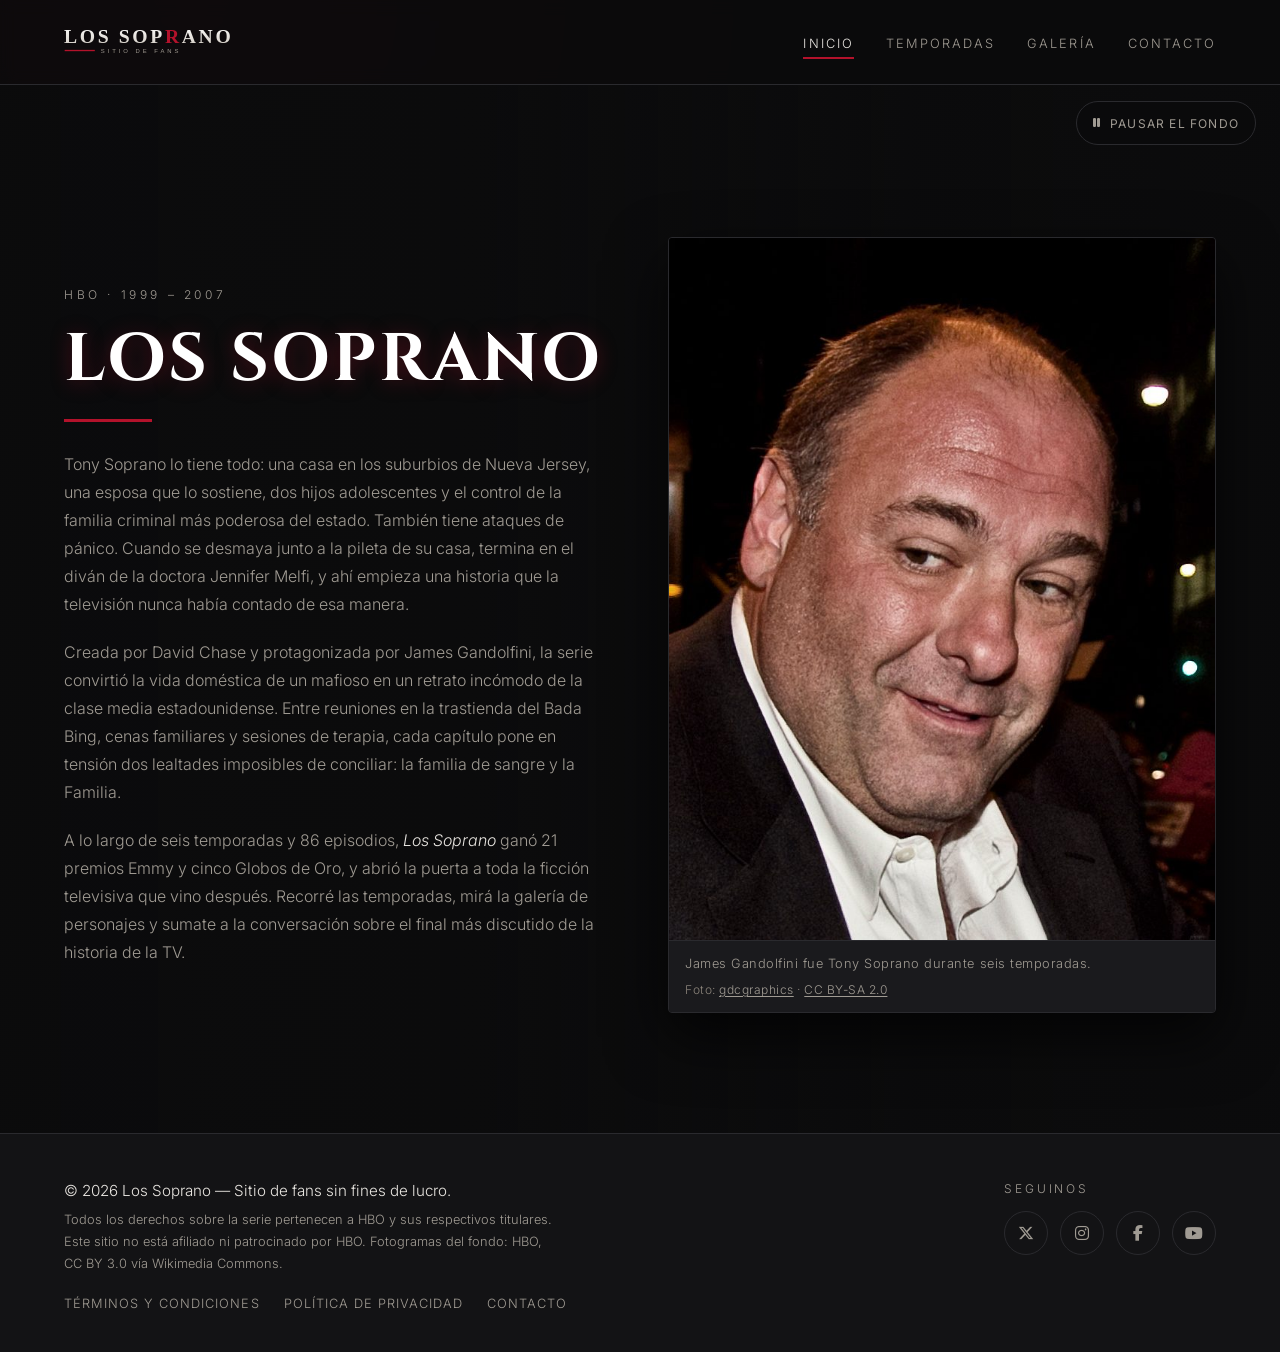
==== commit 7be74e06: "Cambios pendientes del árbol de trabajo (16/09) Estos cambios estaban sin commitear en el árbol de t" ====
--- a/index.html
+++ b/index.html
@@ -6,7 +6,6 @@
   <title>Los Soprano | Sitio oficial de fans</title>
   <meta name="description" content="Sitio dedicado a Los Soprano: temporadas, galería y contacto. Todo sobre la serie que cambió la televisión.">
 
-  <!-- Font Awesome -->
   <meta name="theme-color" content="#0b0b0c">
   <meta property="og:type" content="website">
   <meta property="og:locale" content="es_AR">
@@ -15,6 +14,9 @@
   <meta property="og:description" content="Sitio dedicado a Los Soprano: temporadas, galería y contacto. Todo sobre la serie que cambió la televisión.">
   <meta name="twitter:card" content="summary_large_image">
 
+  <!-- Font Awesome. El preconnect abre la conexion con el CDN mientras el
+       navegador sigue leyendo el head: ahorra el ida y vuelta de DNS y TLS. -->
+  <link rel="preconnect" href="https://cdnjs.cloudflare.com" crossorigin>
   <link rel="stylesheet" href="https://cdnjs.cloudflare.com/ajax/libs/font-awesome/6.5.2/css/all.min.css">
   <!-- Tipografías -->
   <link rel="preconnect" href="https://fonts.googleapis.com">
@@ -41,7 +43,7 @@
       </button>
 
       <nav class="nav" id="menu" aria-label="Principal">
-        <ul class="nav__lista">
+        <ul role="list" class="nav__lista">
           <li><a class="nav__link nav__link--activo" aria-current="page" href="index.html">Inicio</a></li>
           <li><a class="nav__link" href="temporadas.html">Temporadas</a></li>
           <li><a class="nav__link" href="galeria.html">Galería</a></li>
@@ -136,7 +138,7 @@
           <a href="https://creativecommons.org/licenses/by/3.0" target="_blank" rel="noopener">CC BY 3.0</a>
           vía <a href="https://commons.wikimedia.org" target="_blank" rel="noopener">Wikimedia Commons</a>.
         </p>
-        <ul class="pie__enlaces" aria-label="Enlaces legales">
+        <ul role="list" class="pie__enlaces" aria-label="Enlaces legales">
           <li><a href="#">Términos y condiciones</a></li>
           <li><a href="#">Política de privacidad</a></li>
           <li><a href="contacto.html">Contacto</a></li>
@@ -145,7 +147,7 @@
 
       <div class="pie__redes">
         <p class="pie__redes-titulo">Seguinos</p>
-        <ul class="redes">
+        <ul role="list" class="redes">
           <li><a class="redes__link" href="#" aria-label="X"><i class="fa-brands fa-x-twitter" aria-hidden="true"></i></a></li>
           <li><a class="redes__link" href="#" aria-label="Instagram"><i class="fa-brands fa-instagram" aria-hidden="true"></i></a></li>
           <li><a class="redes__link" href="#" aria-label="Facebook"><i class="fa-brands fa-facebook-f" aria-hidden="true"></i></a></li>
--- a/css/estilos.css
+++ b/css/estilos.css
@@ -5,11 +5,20 @@
 
 /* ---------- 1. Variables ---------- */
 :root {
+  /* El sitio es oscuro: se lo avisamos al navegador para que pinte en oscuro
+     los controles nativos (checkbox, lista del select, barras de scroll y
+     cursor de texto). Sin esto los renderiza en claro sobre fondo negro. */
+  color-scheme: dark;
+
   /* --- Superficies --- */
   --negro:        #0b0b0c;
   --negro-suave:  #131315;
   --superficie:   #1a1a1d;
-  --borde:        #2a2a2e;
+  --borde:        #2a2a2e;  /* separación decorativa entre superficies */
+  /* Los campos del formulario se identifican por su contorno, así que ese
+     contorno necesita 3:1 contra el fondo (WCAG 1.4.11). El --borde general
+     da 1.2:1: alcanza para decorar una tarjeta, no para delimitar un control. */
+  --borde-campo:  #66666a;  /* 3.04:1 sobre --superficie */
   --separador:    #5f5f66;  /* glifos decorativos: visibles, sin competir */
 
   /* --- Acentos --- */
@@ -32,6 +41,15 @@
   --t-sm:   .8rem;    /* botones, metadatos, pie */
   --t-md:   .9rem;    /* texto secundario */
   --t-lg:   .95rem;   /* texto de formulario y destacados */
+
+  /* Escala de títulos. Antes cada página inventaba el suyo (1.05 / 1.1 / 1.15 /
+     1.3 / 1.35 / 1.5 / 1.6 / 1.9 / 2.4 rem); ahora son cinco peldaños. */
+  --t-h4:   1.05rem;  /* título de ficha en la galería */
+  --t-h3:   1.15rem;  /* subtítulo de sección */
+  --t-h2:   1.35rem;  /* título de temporada y del visor */
+  --t-h1:   1.5rem;   /* título de sección */
+  --t-num:  1.6rem;   /* número de temporada */
+  --t-dato: 2.4rem;   /* cifras destacadas */
 
   /* --- Espaciado --- */
   --e-1:  4px;
@@ -101,11 +119,17 @@
   display: flex;
   flex-direction: column;
   min-height: 100vh;
+  /* En móvil, 100vh no descuenta la barra del navegador y deja el pie fuera
+     de la pantalla. dvh sí; se deja vh de respaldo para navegadores viejos. */
+  min-height: 100dvh;
 }
 
 img { max-width: 100%; display: block; }
-ul  { list-style: none; }
+ul, ol { list-style: none; }
 a   { color: inherit; text-decoration: none; transition: color var(--transicion); }
+
+/* Un correo, una URL o un título largo no deben empujar el ancho de la página */
+p, li, figcaption, label, h1, h2, h3 { overflow-wrap: anywhere; }
 
 /* Elimina el retardo de ~300 ms que algunos móviles aplican al tocar */
 a, button, summary, input, select, textarea, label { touch-action: manipulation; }
@@ -189,7 +213,7 @@
 .nav__lista {
   display: flex;
   align-items: center;
-  gap: 34px;
+  gap: var(--e-6);
 }
 
 .nav__link {
@@ -198,7 +222,7 @@
   letter-spacing: .16em;
   text-transform: uppercase;
   color: var(--texto-tenue);
-  padding: 6px 0;
+  padding: var(--e-2) 0;
 }
 
 .nav__link::after {
@@ -216,6 +240,10 @@
 .nav__link:focus-visible { color: var(--texto); }
 .nav__link:hover::after,
 .nav__link:focus-visible::after { width: 100%; }
+
+/* Respuesta inmediata al apretar: sin esto el enlace no acusa recibo hasta
+   que carga la página siguiente. */
+.nav__link:active { color: var(--rojo-texto); }
 
 .nav__link--activo { color: var(--texto); }
 .nav__link--activo::after { width: 100%; }
@@ -235,6 +263,10 @@
   cursor: pointer;
 }
 
+.menu-toggle:hover,
+.menu-toggle:focus-visible { border-color: var(--texto-tenue); }
+.menu-toggle:active { background-color: var(--superficie); }
+
 .menu-toggle span {
   display: block;
   height: 2px;
@@ -263,7 +295,7 @@
 .principal--inicio {
   position: relative;
   overflow: hidden;      /* recorta el acercamiento de las fotos */
-  padding: 150px 0 120px; /* aire arriba para que se vea el montaje */
+  padding: 152px 0 120px; /* aire arriba para que se vea el montaje */
 }
 
 /* El contenido queda por encima del montaje */
@@ -364,6 +396,8 @@
   background-color: rgba(11, 11, 12, .95);
 }
 
+.montaje-control:active { background-color: var(--superficie); }
+
 .montaje--pausado .montaje__foto { animation-play-state: paused; }
 
 /* Si el sistema pide menos movimiento, se deja una sola imagen fija
@@ -411,7 +445,7 @@
   letter-spacing: .3em;
   text-transform: uppercase;
   color: var(--dorado);
-  margin-bottom: 14px;
+  margin-bottom: var(--e-3);
 }
 
 .hero__titulo {
@@ -427,7 +461,7 @@
 
 .hero__linea {
   display: block;
-  width: 90px;
+  width: 88px;
   height: 3px;
   background-color: var(--rojo);
   margin: var(--e-5) 0 28px;
@@ -461,7 +495,7 @@
 .hero__figura:hover img { transform: scale(1.03); }
 
 .hero__figura figcaption {
-  padding: 14px 18px;
+  padding: var(--e-3) var(--e-4);
   font-size: var(--t-sm);
   letter-spacing: .04em;
   color: var(--texto-tenue);
@@ -471,7 +505,7 @@
 
 .hero__credito {
   display: block;
-  margin-top: 5px;
+  margin-top: var(--e-1);
   font-size: var(--t-xs);
   color: var(--texto-debil);
 }
@@ -482,7 +516,8 @@
   text-underline-offset: 2px;
 }
 
-.hero__credito a:hover { color: var(--rojo-texto); }
+.hero__credito a:hover,
+.hero__credito a:focus-visible { color: var(--rojo-texto); }
 
 /* ==========================================================================
    6. PIE DE SITIO
@@ -507,7 +542,7 @@
 .pie__copy {
   font-size: var(--t-lg);
   color: var(--texto);
-  margin-bottom: 6px;
+  margin-bottom: var(--e-1);
 }
 
 .pie__aviso {
@@ -519,18 +554,25 @@
 .pie__enlaces {
   display: flex;
   flex-wrap: wrap;
-  gap: 10px 22px;
-  margin-top: 14px;
-}
-
+  gap: var(--e-2) var(--e-5);
+  margin-top: var(--e-3);
+}
+
+/* No son enlaces sueltos dentro de un párrafo sino una lista de navegación:
+   les corresponde el mínimo de 24 px de alto de la WCAG 2.2 (1.8 rem de
+   línea sobre 12,8 px daban 22 px y se quedaban cortos). */
 .pie__enlaces a {
+  display: inline-flex;
+  align-items: center;
+  min-height: 24px;
   font-size: var(--t-sm);
   letter-spacing: .08em;
   text-transform: uppercase;
   color: var(--texto-tenue);
 }
 
-.pie__enlaces a:hover { color: var(--rojo-texto); }
+.pie__enlaces a:hover,
+.pie__enlaces a:focus-visible { color: var(--rojo-texto); }
 
 /* --- Redes sociales --- */
 .pie__redes { flex: 0 1 auto; }
@@ -540,7 +582,7 @@
   letter-spacing: .24em;
   text-transform: uppercase;
   color: var(--texto-tenue);
-  margin-bottom: 14px;
+  margin-bottom: var(--e-3);
 }
 
 .redes {
@@ -568,6 +610,13 @@
   background-color: var(--rojo);
   border-color: var(--rojo);
   transform: translateY(var(--elevacion));
+}
+
+/* Al apretar vuelve a su sitio: se lee como si el botón se hundiera */
+.redes__link:active {
+  transform: translateY(0);
+  background-color: var(--rojo-claro);
+  border-color: var(--rojo-claro);
 }
 
 /* Accesibilidad: foco visible en todo el sitio.
@@ -598,6 +647,20 @@
   .hero__figura:hover img { transform: none; }
 }
 
+/* --------------------------------------------------------------------------
+   Dedo en vez de puntero. Antes el tamaño táctil dependía del ancho de la
+   pantalla, así que una tablet táctil de 1024 px se quedaba con los objetivos
+   chicos del escritorio. El criterio correcto es el tipo de puntero.
+   No se tocan los enlaces del menú: en escritorio son inline y el subrayado
+   se despegaría del texto. Con 27 px ya cumplen los 24 px que pide la web.
+   -------------------------------------------------------------------------- */
+@media (pointer: coarse) {
+  .boton { min-height: var(--toque-min); }
+
+  .pie__enlaces a,
+  .migas a { min-height: var(--toque-min); }
+}
+
 /* ==========================================================================
    7. RESPONSIVE
    ========================================================================== */
@@ -628,19 +691,25 @@
     transition: max-height .4s ease;
   }
 
-  .nav.abierto { max-height: 320px; }
+  /* Holgado a propósito: con el tamaño de letra del sistema agrandado, los
+     320 px que había antes recortaban el último ítem del menú. */
+  .nav.abierto { max-height: 480px; }
 
   .nav__lista {
     flex-direction: column;
     align-items: stretch;
     gap: 0;
     padding: var(--e-2) var(--e-5) 20px;
+    /* Red de contención: si la letra del sistema está muy agrandada, la lista
+       se scrollea en vez de quedar recortada por el max-height de arriba. */
+    max-height: 480px;
+    overflow-y: auto;
   }
 
   .nav__lista li { border-bottom: 1px solid var(--borde); }
   .nav__lista li:last-child { border-bottom: none; }
 
-  .nav__link { display: block; padding: 15px 0; }
+  .nav__link { display: block; padding: var(--e-4) 0; }
   .nav__link::after { display: none; }
   .nav__link--activo { color: var(--rojo-texto); }
 
@@ -686,9 +755,10 @@
 
 /* --- Móvil chico --- */
 @media (max-width: 480px) {
-  .contenedor { padding: 0 18px; }
+  .contenedor { padding: 0 var(--e-4); }
   .hero__titulo { font-size: 2.3rem; }
-  body { font-size: 15px; }
+  /* El texto base se queda en 16 px. Antes bajaba a 15 px justo en las
+     pantallas donde peor se lee, que es al revés de lo recomendado. */
 }
 
 /* ==========================================================================
@@ -699,15 +769,29 @@
   padding: var(--e-8) 0 var(--e-3);
 }
 
-.migas {
+/* Las migas son una lista ordenada: así el lector de pantalla anuncia
+   "lista de 2 elementos" y se entiende la jerarquía. */
+.migas__lista {
   display: flex;
+  flex-wrap: wrap;
   justify-content: center;
-  gap: 10px;
+  align-items: center;
+  gap: var(--e-2);
   font-size: var(--t-xs);
   letter-spacing: .2em;
   text-transform: uppercase;
   color: var(--texto-tenue);
   margin-bottom: var(--e-4);
+}
+
+.migas__lista li { display: flex; align-items: center; }
+
+/* La barra que separa los niveles la pone el CSS: es pura decoración y así
+   no se lee en voz alta ni cuenta como texto con contraste insuficiente. */
+.migas__lista li + li::before {
+  content: "/";
+  margin-right: var(--e-2);
+  color: var(--separador);
 }
 
 /* Los enlaces de las migas son navegación suelta, no texto en línea:
@@ -718,8 +802,8 @@
   min-height: 24px;
 }
 
-.migas a:hover { color: var(--rojo-texto); }
-.migas span { color: var(--separador); }
+.migas a:hover,
+.migas a:focus-visible { color: var(--rojo-texto); }
 
 .encabezado-pagina__titulo {
   font-family: var(--fuente-titulo);
@@ -748,7 +832,7 @@
 
 .titulo-seccion {
   font-family: var(--fuente-titulo);
-  font-size: 1.5rem;
+  font-size: var(--t-h1);
   letter-spacing: .08em;
   text-transform: uppercase;
   color: #fff;
@@ -760,7 +844,9 @@
   display: inline-flex;
   align-items: center;
   justify-content: center;
-  gap: 10px;
+  gap: var(--e-2);
+  /* Se deja en 14 px: con la interlínea da 52 px de alto, de sobra para el
+     dedo. Subirlo a 16 solo por cuadrar la grilla lo engordaba sin motivo. */
   padding: 14px 28px;
   border: 1px solid var(--borde);
   border-radius: var(--radio);
@@ -776,11 +862,15 @@
               color var(--transicion), transform var(--transicion);
 }
 
-.boton:hover {
+.boton:hover,
+.boton:focus-visible {
   border-color: var(--rojo);
   color: #fff;
   transform: translateY(var(--elevacion));
 }
+
+/* Al apretar baja: acuse de recibo inmediato, sin esperar a la acción */
+.boton:active { transform: translateY(0); }
 
 .boton--primario {
   background-color: var(--rojo);
@@ -788,7 +878,10 @@
   color: #fff;
 }
 
-.boton--primario:hover { background-color: var(--rojo-claro); border-color: var(--rojo-claro); }
+.boton--primario:hover,
+.boton--primario:focus-visible { background-color: var(--rojo-claro); border-color: var(--rojo-claro); }
+
+.boton--primario:active { background-color: var(--rojo); border-color: var(--rojo); }
 
 /* --- Tarjeta genérica --- */
 .tarjeta {
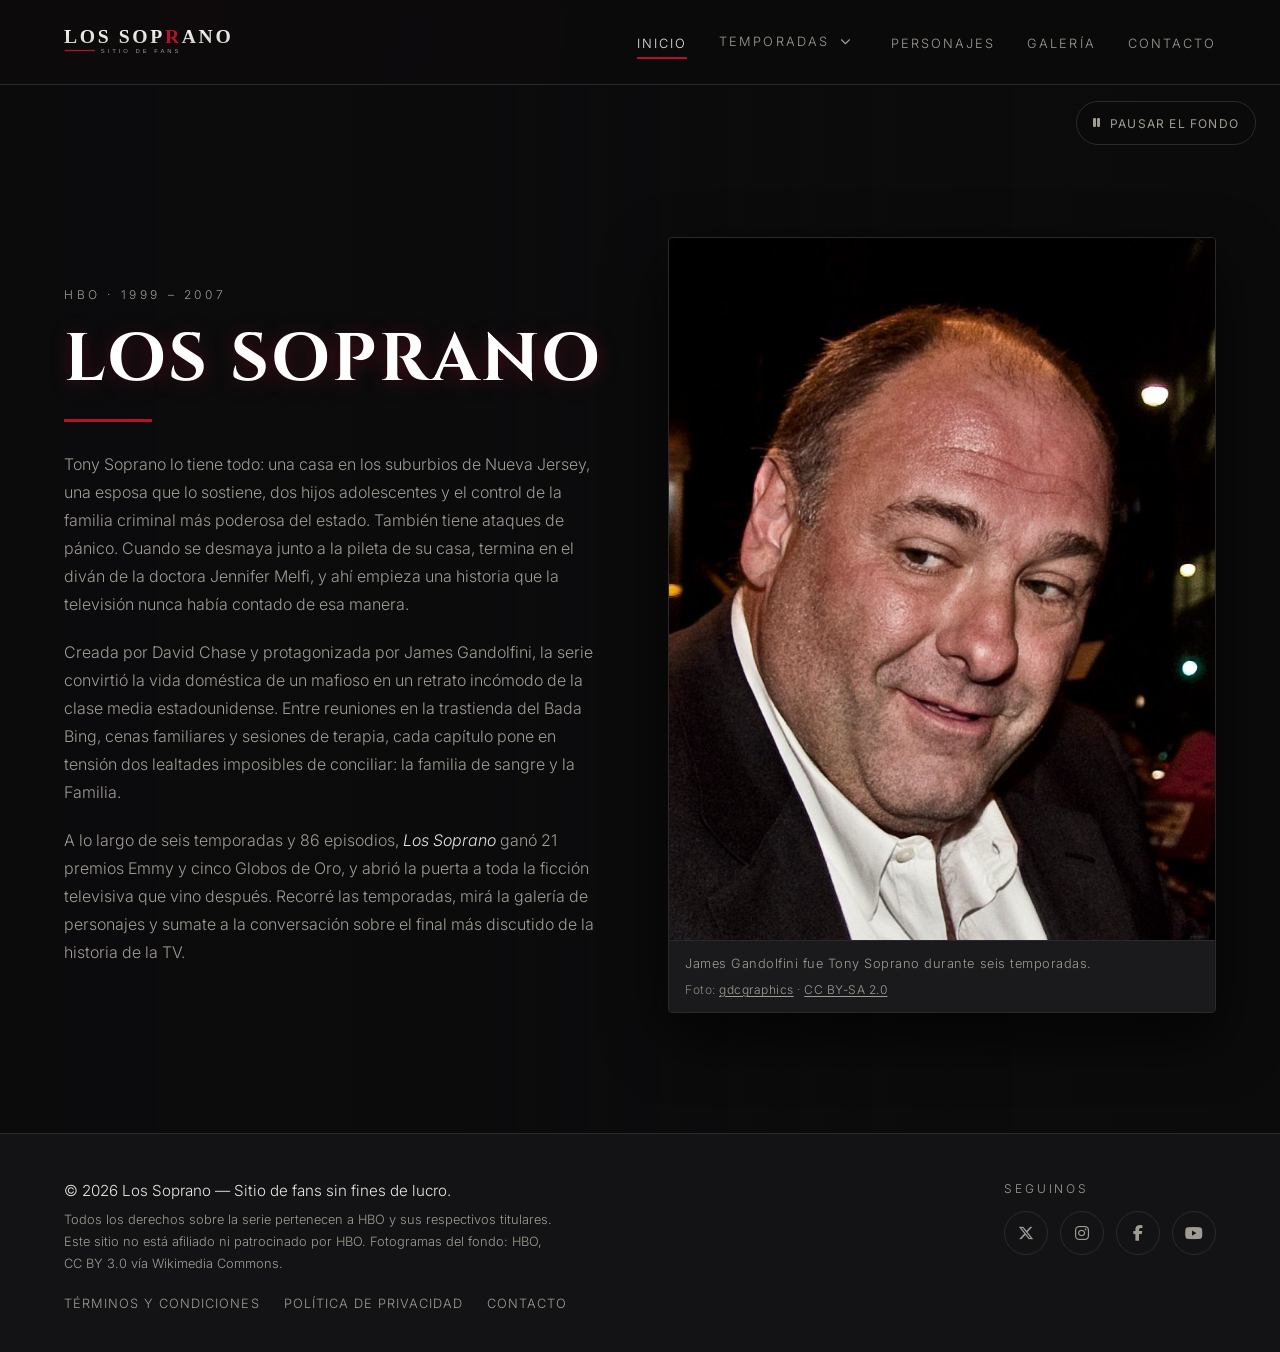
==== commit 657612c9: "Consigna del TP: página de Personajes y submenú de Temporadas La consigna pide una home y al menos c" ====
--- a/index.html
+++ b/index.html
@@ -44,10 +44,30 @@
 
       <nav class="nav" id="menu" aria-label="Principal">
         <ul role="list" class="nav__lista">
-          <li><a class="nav__link nav__link--activo" aria-current="page" href="index.html">Inicio</a></li>
-          <li><a class="nav__link" href="temporadas.html">Temporadas</a></li>
-          <li><a class="nav__link" href="galeria.html">Galería</a></li>
-          <li><a class="nav__link" href="contacto.html">Contacto</a></li>
+          <li class="nav__item"><a class="nav__link nav__link--activo" aria-current="page" href="index.html">Inicio</a></li>
+          <li class="nav__item nav__item--desplegable">
+            <div class="nav__fila">
+              <a class="nav__link" href="temporadas.html">Temporadas</a>
+              <!-- El link lleva a la página; el botón abre el submenú. Separados,
+                   el submenú se puede abrir con clic, toque o teclado sin
+                   depender del hover, que en pantallas táctiles no existe. -->
+              <button class="nav__despliegue" type="button" aria-expanded="false"
+                      aria-controls="submenu-temporadas" aria-label="Submenú de Temporadas">
+                <i class="fa-solid fa-chevron-down" aria-hidden="true"></i>
+              </button>
+            </div>
+            <ul role="list" class="submenu" id="submenu-temporadas">
+              <li><a class="submenu__link" href="temporadas.html#temporada-1">Temporada 1 <span class="submenu__meta">1999</span></a></li>
+              <li><a class="submenu__link" href="temporadas.html#temporada-2">Temporada 2 <span class="submenu__meta">2000</span></a></li>
+              <li><a class="submenu__link" href="temporadas.html#temporada-3">Temporada 3 <span class="submenu__meta">2001</span></a></li>
+              <li><a class="submenu__link" href="temporadas.html#temporada-4">Temporada 4 <span class="submenu__meta">2002</span></a></li>
+              <li><a class="submenu__link" href="temporadas.html#temporada-5">Temporada 5 <span class="submenu__meta">2004</span></a></li>
+              <li><a class="submenu__link" href="temporadas.html#temporada-6">Temporada 6 <span class="submenu__meta">2006 – 2007</span></a></li>
+            </ul>
+          </li>
+          <li class="nav__item"><a class="nav__link" href="personajes.html">Personajes</a></li>
+          <li class="nav__item"><a class="nav__link" href="galeria.html">Galería</a></li>
+          <li class="nav__item"><a class="nav__link" href="contacto.html">Contacto</a></li>
         </ul>
       </nav>
 
--- a/css/estilos.css
+++ b/css/estilos.css
@@ -247,6 +247,126 @@
 
 .nav__link--activo { color: var(--texto); }
 .nav__link--activo::after { width: 100%; }
+
+/* --- Ítem con submenú ---
+   Patrón "disclosure navigation" de WAI-ARIA: el link lleva a la página y un
+   botón aparte abre y cierra el submenú. */
+.nav__item--desplegable { position: relative; }
+
+.nav__fila {
+  display: flex;
+  align-items: center;
+  gap: 2px;
+}
+
+.nav__despliegue {
+  display: inline-flex;
+  align-items: center;
+  justify-content: center;
+  /* 28 px en escritorio, por encima de los 24 px que pide la WCAG 2.2 */
+  width: 28px;
+  height: 28px;
+  padding: 0;
+  background: none;
+  border: 0;
+  border-radius: var(--radio);
+  font-size: .65rem;
+  color: var(--texto-tenue);
+  cursor: pointer;
+  transition: color var(--transicion), background-color var(--transicion);
+}
+
+.nav__despliegue:hover { color: var(--texto); background-color: var(--superficie); }
+
+/* La flecha gira cuando el submenú está abierto: el estado no queda solo en
+   el aria-expanded, también se ve. */
+.nav__despliegue i { transition: transform var(--transicion); }
+.nav__despliegue[aria-expanded="true"] { color: var(--texto); }
+.nav__despliegue[aria-expanded="true"] i { transform: rotate(180deg); }
+
+/* --- Submenú flotante (escritorio) --- */
+.submenu {
+  position: absolute;
+  top: calc(100% + 14px);
+  left: calc(-1 * var(--e-4));
+  z-index: 110;
+  /* Crece con el contenido: con ancho fijo, "Temporada 6 · 2006 – 2007"
+     se partía en dos líneas. */
+  width: max-content;
+  min-width: 230px;
+  padding: var(--e-2) 0;
+  background-color: var(--negro-suave);
+  border: 1px solid var(--borde);
+  border-top: 2px solid var(--rojo);
+  border-radius: var(--radio);
+  box-shadow: var(--sombra-media);
+  /* Cerrado: visibility lo saca también del orden de tabulación y del árbol
+     de accesibilidad, así que sus enlaces no se pueden alcanzar a ciegas. */
+  opacity: 0;
+  visibility: hidden;
+  transform: translateY(-6px);
+  transition: opacity .2s ease, transform .2s ease, visibility 0s linear .2s;
+}
+
+/* Puente invisible sobre el hueco entre el link y el panel: sin él, al bajar
+   el mouse hacia el submenú se pierde el :hover y el panel se cierra. */
+.submenu::before {
+  content: "";
+  position: absolute;
+  left: 0;
+  right: 0;
+  top: -16px;
+  height: 16px;
+}
+
+.nav__item--desplegable.abierto .submenu {
+  opacity: 1;
+  visibility: visible;
+  transform: none;
+  transition-delay: 0s;
+}
+
+/* Con mouse también se abre al pasar por encima. Es una comodidad y no el
+   mecanismo principal: en táctil no hay hover, y con teclado se usa el botón. */
+@media (hover: hover) and (min-width: 993px) {
+  .nav__item--desplegable:hover .submenu {
+    opacity: 1;
+    visibility: visible;
+    transform: none;
+    transition-delay: 0s;
+  }
+}
+
+.submenu__link {
+  display: flex;
+  align-items: baseline;
+  justify-content: space-between;
+  gap: var(--e-4);
+  padding: 10px var(--e-5);
+  white-space: nowrap;
+  font-size: var(--t-sm);
+  letter-spacing: .08em;
+  text-transform: uppercase;
+  color: var(--texto-tenue);
+  transition: color var(--transicion), background-color var(--transicion);
+}
+
+.submenu__link:hover,
+.submenu__link:focus-visible {
+  color: var(--texto);
+  background-color: var(--superficie);
+}
+
+/* El focus-visible global dibuja el anillo por fuera; dentro de un panel con
+   overflow se vería cortado, así que acá va por dentro. */
+.submenu__link:focus-visible { outline-offset: -2px; }
+
+.submenu__meta {
+  font-size: var(--t-xs);
+  letter-spacing: .04em;
+  text-transform: none;
+  color: var(--dorado);
+}
 
 /* --- Botón hamburguesa (solo móvil) --- */
 .menu-toggle {
@@ -665,19 +785,16 @@
    7. RESPONSIVE
    ========================================================================== */
 
-/* --- Tablet --- */
+/* --- Tablet y móvil: menú hamburguesa ---
+   El colapso pasa de 768 a 992 px: con cinco secciones más el botón del
+   submenú, el menú horizontal ya no entra al lado del logo en una tablet.
+   OJO: el mismo valor está en js/main.js (MENU_MOVIL); cambiarlos juntos. */
 @media (max-width: 992px) {
   .hero { gap: 36px; }
-  .nav__lista { gap: 22px; }
-}
-
-/* --- Móvil: columnas apiladas + menú desplegable --- */
-@media (max-width: 768px) {
+
   .menu-toggle { display: flex; }
 
-  .cabecera__inner { min-height: 70px; position: relative; }
-  :root { --alto-cabecera: 71px; }
-  .logo img { height: 34px; }
+  .cabecera__inner { position: relative; }
 
   .nav {
     position: absolute;
@@ -691,27 +808,74 @@
     transition: max-height .4s ease;
   }
 
-  /* Holgado a propósito: con el tamaño de letra del sistema agrandado, los
-     320 px que había antes recortaban el último ítem del menú. */
-  .nav.abierto { max-height: 480px; }
+  /* El alto disponible es el de la pantalla menos la cabecera: con el submenú
+     abierto o con la letra del sistema agrandada, la lista se scrollea en vez
+     de quedar recortada (antes había un tope fijo de 480 px). */
+  .nav.abierto { max-height: calc(100vh - var(--alto-cabecera)); }
 
   .nav__lista {
     flex-direction: column;
     align-items: stretch;
     gap: 0;
     padding: var(--e-2) var(--e-5) 20px;
-    /* Red de contención: si la letra del sistema está muy agrandada, la lista
-       se scrollea en vez de quedar recortada por el max-height de arriba. */
-    max-height: 480px;
+    max-height: calc(100vh - var(--alto-cabecera));
     overflow-y: auto;
   }
 
-  .nav__lista li { border-bottom: 1px solid var(--borde); }
-  .nav__lista li:last-child { border-bottom: none; }
+  /* Solo el primer nivel lleva separador: el submenú tiene su propio estilo */
+  .nav__lista > li { border-bottom: 1px solid var(--borde); }
+  .nav__lista > li:last-child { border-bottom: none; }
 
   .nav__link { display: block; padding: var(--e-4) 0; }
   .nav__link::after { display: none; }
   .nav__link--activo { color: var(--rojo-texto); }
+
+  /* --- Submenú dentro del menú hamburguesa ---
+     Deja de flotar y se despliega en el lugar, empujando el resto hacia abajo. */
+  .nav__fila { justify-content: space-between; }
+  .nav__fila .nav__link { flex: 1; }
+
+  .nav__despliegue {
+    width: var(--toque-min);
+    height: var(--toque-min);
+    font-size: .85rem;
+    border: 1px solid var(--borde);
+  }
+
+  .submenu {
+    position: static;
+    display: none;
+    width: auto;
+    min-width: 0;
+    margin: 0 0 var(--e-3);
+    padding: 0;
+    background: none;
+    border: 0;
+    border-left: 2px solid var(--rojo);
+    border-radius: 0;
+    box-shadow: none;
+    /* Anula el estado cerrado de escritorio: acá se oculta con display */
+    opacity: 1;
+    visibility: visible;
+    transform: none;
+    transition: none;
+  }
+
+  .nav__item--desplegable.abierto .submenu { display: block; }
+
+  .submenu::before { display: none; }
+
+  .submenu__link {
+    min-height: var(--toque-min);
+    padding: var(--e-3) var(--e-4);
+  }
+}
+
+/* --- Móvil: columnas apiladas + menú desplegable --- */
+@media (max-width: 768px) {
+  .cabecera__inner { min-height: 70px; }
+  :root { --alto-cabecera: 71px; }
+  .logo img { height: 34px; }
 
   .principal { padding: var(--e-7) 0 60px; }
 
